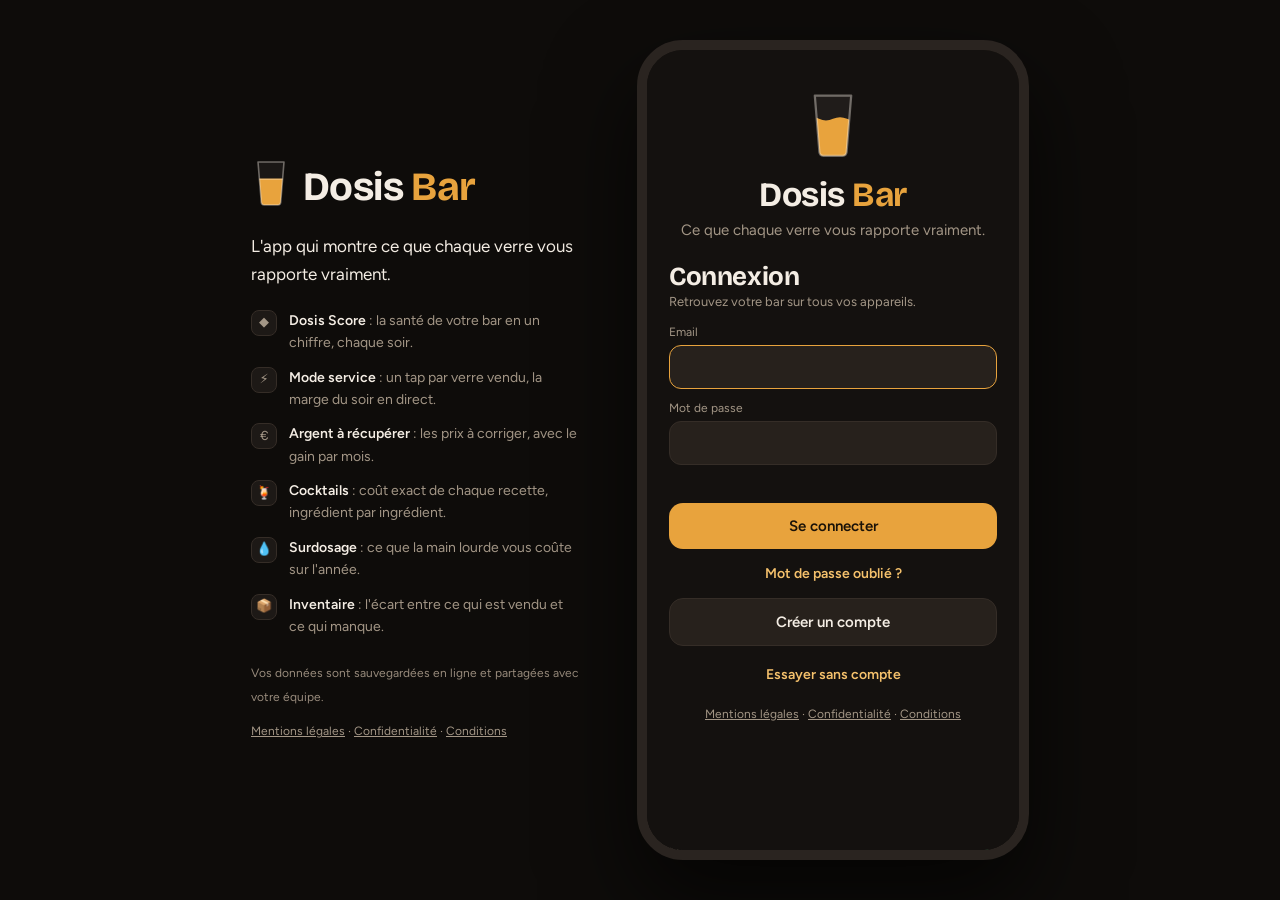
==== app.html @ 93ab8929 "Café, thé et boissons chaudes : unités g / pièce, recettes chaudes, produits ingrédients Co-Authored" ====
<!DOCTYPE html>
<html lang="fr">
<head>
<meta charset="utf-8">
<meta name="viewport" content="width=device-width, initial-scale=1, viewport-fit=cover">
<meta name="theme-color" content="#14110F">
<meta name="description" content="Dosis Bar : la marge de chaque verre, le service en direct, le stock et l'inventaire pour les bars et restaurants.">
<title>Dosis Bar</title>
<link rel="manifest" href="manifest.webmanifest">
<link rel="icon" href="icons/icon-192.png" type="image/png">
<link rel="apple-touch-icon" href="icons/apple-touch-icon.png">
<meta name="apple-mobile-web-app-capable" content="yes">
<meta name="apple-mobile-web-app-status-bar-style" content="black-translucent">
<meta name="apple-mobile-web-app-title" content="Dosis Bar">
<link rel="preload" href="fonts/figtree.woff2" as="font" type="font/woff2" crossorigin>
<link rel="preload" href="fonts/bricolage-grotesque.woff2" as="font" type="font/woff2" crossorigin>
<link rel="stylesheet" href="css/app.css">
</head>
<body>
<div class="stage">
  <aside class="side">
    <div class="mark"><span id="sideGlass"></span><h1 class="h">Dosis <b>Bar</b></h1></div>
    <p class="tag">L'app qui montre ce que chaque verre vous rapporte vraiment.</p>
    <ul>
      <li><i>◆</i><span><b>Dosis Score</b> : la santé de votre bar en un chiffre, chaque soir.</span></li>
      <li><i>⚡</i><span><b>Mode service</b> : un tap par verre vendu, la marge du soir en direct.</span></li>
      <li><i>€</i><span><b>Argent à récupérer</b> : les prix à corriger, avec le gain par mois.</span></li>
      <li><i>🍹</i><span><b>Cocktails</b> : coût exact de chaque recette, ingrédient par ingrédient.</span></li>
      <li><i>💧</i><span><b>Surdosage</b> : ce que la main lourde vous coûte sur l'année.</span></li>
      <li><i>📦</i><span><b>Inventaire</b> : l'écart entre ce qui est vendu et ce qui manque.</span></li>
    </ul>
    <small id="sideNote">Vos données sont sauvegardées en ligne et partagées avec votre équipe.</small>
    <p style="margin-top:14px;font-size:12px"><a href="mentions-legales.html" style="color:var(--mut)">Mentions légales</a> · <a href="confidentialite.html" style="color:var(--mut)">Confidentialité</a> · <a href="conditions.html" style="color:var(--mut)">Conditions</a></p>
  </aside>

  <div class="phone">
    <header>
      <div class="logo h"><span id="logoGlass"></span>Dosis <span>Bar</span></div>
      <div class="hdr-r"><span class="sync" id="sync" hidden>Synchronisé</span><button class="iconbtn" id="setBtn" aria-label="Réglages"><svg viewBox="0 0 24 24" fill="none" stroke="currentColor" stroke-width="2" stroke-linecap="round"><path d="M4 6h10M18 6h2M4 12h4M12 12h8M4 18h12M20 18h0"/><circle cx="16" cy="6" r="2"/><circle cx="10" cy="12" r="2"/><circle cx="18" cy="18" r="2"/></svg></button></div>
    </header>

    <main id="main">
      <!-- ACCUEIL -->
      <section class="view on" id="v-home">
        <h2 class="h" id="hello">Bonsoir</h2>
        <div class="sub" id="today"></div>
        <div class="card hero">
          <div class="gl" id="scoreGlass"></div>
          <div>
            <div class="mut" style="font-size:12px;font-weight:600;letter-spacing:.06em;text-transform:uppercase">Dosis Score</div>
            <div class="score h"><span id="score">—</span><small>/100</small></div>
            <span class="verdict" id="verdict"></span>
            <p id="scoreTip"></p>
          </div>
        </div>
        <div class="duo">
          <div class="stat"><div class="l">Marge moyenne</div><div class="v h" id="kRate">—</div></div>
          <div class="stat"><div class="l">Gagné par verre</div><div class="v h" id="kEur">—</div></div>
        </div>

        <div class="card chcard" id="charges"></div>

        <div class="card" id="tonight"></div>

        <div class="lbl"><span>Argent à récupérer</span><span id="oppTotal" style="color:var(--ok);text-transform:none;letter-spacing:0"></span></div>
        <div class="card list" id="opps"></div>

        <div class="lbl"><span>Stock à surveiller</span><a data-go="stock">Voir le stock</a></div>
        <div class="card list" id="alerts"></div>

        <div class="lbl"><span>Pertes et offerts</span></div>
        <div class="card list" id="pertesCard"></div>

        <div class="lbl"><span>Marge des derniers services</span></div>
        <div class="card"><div class="chart" id="chart"></div></div>
      </section>

      <!-- CARTE -->
      <section class="view" id="v-menu">
        <h2 class="h">Ma carte</h2>
        <div class="sub">Touchez un produit pour le modifier</div>
        <div class="seg" id="menuSeg"><button data-v="p" class="on">Produits</button><button data-v="k">Recettes</button></div>
        <div class="search"><input id="q" placeholder="Rechercher…" autocomplete="off"></div>
        <div class="chips" id="sortChips"></div>
        <div class="card list" id="menuList"></div>
      </section>

      <!-- SERVICE -->
      <section class="view" id="v-service">
        <div class="svc">
          <div style="display:flex;justify-content:space-between;align-items:center;margin-bottom:10px">
            <div><h2 class="h" style="margin:0">Service</h2><span class="live" id="svcLive">En cours</span></div>
            <button class="mini" id="closeSvc" style="margin:0;padding:10px 14px">Clôturer</button>
          </div>
          <div class="card">
            <div><div class="k">Marge ce soir (HT)</div><div class="n amber h" id="sMarg">0,00 €</div></div>
            <div><div class="k">Ventes TTC</div><div class="n h" id="sCA">0 €</div></div>
            <div><div class="k">Verres</div><div class="n h" id="sQty">0</div></div>
          </div>
        </div>
        <button class="btn ghost" id="importBtn" style="margin-bottom:12px">📄 Importer les ventes de la caisse</button>
        <div class="chips zones" id="svcZones"></div>
        <div class="svcmode" id="svcMode" hidden></div>
        <div class="chips" id="svcChips"></div>
        <div class="tiles" id="tiles"></div>
        <p class="tip" style="text-align:center;margin-top:14px">Un tap = un verre vendu. Le stock baisse tout seul.</p>
      </section>

      <!-- CALCUL -->
      <section class="view" id="v-calc">
        <h2 class="h">Calculs</h2>
        <div class="sub">Pour décider avec des chiffres, pas au feeling</div>
        <div class="seg" id="calcSeg"><button data-v="glass" class="on">Un verre</button><button data-v="pour">Surdosage</button><button data-v="price">Hausse de prix</button></div>

        <div id="c-glass">
          <div class="seg" id="cAlc" style="margin-bottom:12px"><button data-v="1" class="on">Alcool · TVA 20 %</button><button data-v="0">Sans alcool · 10 %</button></div>
          <div class="two">
            <div class="field"><label>Prix bouteille HT (€)</label><input id="cBuy" inputmode="decimal" value="18"></div>
            <div class="field"><label>Contenance (cl)</label><input id="cCap" inputmode="decimal" value="70"></div>
            <div class="field"><label>Dose servie (cl)</label><input id="cDose" inputmode="decimal" value="4"></div>
            <div class="field"><label>Prix de vente TTC (€)</label><input id="cSell" inputmode="decimal" value="8"></div>
          </div>
          <div class="card"><div class="res" id="cRes"></div><p class="tip" id="cTip" style="margin-top:10px"></p></div>
          <div class="card">
            <div class="field" style="margin-bottom:6px"><label>Taux de marge visé : <b id="tLbl" style="color:var(--amber2)"></b></label><input id="tRange" class="range" type="range" min="50" max="92" value="80"></div>
            <div style="display:flex;justify-content:space-between;align-items:center"><span class="tip">Prix TTC conseillé</span><b class="h" id="tPrice" style="font-size:24px;color:var(--amber2)">—</b></div>
          </div>
          <button class="btn" id="cSave">Ajouter à ma carte</button>
        </div>

        <div id="c-pour" style="display:none">
          <div class="card" style="background:linear-gradient(160deg,#2A1B1A,var(--card) 70%);border-color:#4A2E2A">
            <p class="tip" style="color:var(--txt)">La « main lourde » au comptoir est la fuite d'argent la plus courante. 1 cl de trop par verre, ça se voit à peine… sauf sur l'année.</p>
          </div>
          <div class="field"><label>Produit</label><select id="pProd"></select></div>
          <div class="two">
            <div class="field"><label>Dose prévue (cl)</label><input id="pPlan" inputmode="decimal"></div>
            <div class="field"><label>Dose réellement servie (cl)</label><input id="pReal" inputmode="decimal"></div>
            <div class="field"><label>Verres par soir</label><input id="pGlass" inputmode="decimal" value="30"></div>
            <div class="field"><label>Soirs par semaine</label><input id="pDays" inputmode="decimal" value="6"></div>
          </div>
          <div class="card"><div class="res" id="pRes"></div><p class="tip" id="pTip" style="margin-top:10px"></p></div>
        </div>

        <div id="c-price" style="display:none">
          <div class="field"><label>Sur quels produits ?</label><select id="xCat"></select></div>
          <div class="field"><label>Hausse par verre : <b id="xLbl" style="color:var(--amber2)"></b></label><input id="xUp" class="range" type="range" min="0.1" max="2" step="0.1" value="0.5"></div>
          <div class="field"><label>Verres vendus par mois et par produit</label><input id="xVol" inputmode="decimal"></div>
          <div class="card"><div class="res" id="xRes"></div><p class="tip" id="xTip" style="margin-top:10px"></p></div>
          <button class="btn" id="xApply">Appliquer cette hausse à ma carte</button>
        </div>
      </section>

      <!-- STOCK -->
      <section class="view" id="v-stock">
        <h2 class="h">Stock</h2>
        <div class="sub">Ajustez avec + et −, ou faites l'inventaire complet</div>
        <div class="duo">
          <div class="stat"><div class="l">Valeur du stock HT</div><div class="v h" id="stVal">—</div></div>
          <div class="stat"><div class="l">À commander</div><div class="v h" id="stLow">—</div></div>
        </div>
        <button class="btn" id="invScanBtn">📷 Inventaire en scannant les bouteilles</button><div class="gap"></div>
        <button class="btn ghost" id="invBtn">📋 Inventaire à la main</button><div class="gap"></div>
        <button class="btn ghost" id="perteBtn">💥 Noter une casse, un offert ou une perte</button>
        <div class="lbl"><span>Bouteilles</span><span id="lastInv" style="text-transform:none;letter-spacing:0"></span></div>
        <div class="card list" id="stockList"></div>
        <div class="lbl"><span>À commander</span></div>
        <div class="card list" id="order"></div>
        <button class="btn" id="copyOrder">🧾 Préparer les commandes</button>
        <div class="lbl"><span>Commandes et achats</span></div>
        <div class="card list" id="cmdList"></div>
        <div class="two" style="margin-top:2px"><button class="btn ghost" id="newCmdBtn">+ Commande</button><button class="btn ghost" id="achatBtn">+ Achat / facture</button></div>
        <div class="gap"></div><button class="btn ghost" id="fourBtn">🚚 Mes fournisseurs</button>
      </section>
    </main>

    <button class="fab" id="fab" aria-label="Ajouter">+</button>

    <nav><div class="bar">
      <button data-v="home" class="on"><svg viewBox="0 0 24 24" fill="none" stroke="currentColor" stroke-width="2" stroke-linejoin="round"><path d="M3 11l9-7 9 7v9a1 1 0 0 1-1 1h-5v-6H9v6H4a1 1 0 0 1-1-1z"/></svg>Accueil</button>
      <button data-v="menu"><svg viewBox="0 0 24 24" fill="none" stroke="currentColor" stroke-width="2" stroke-linejoin="round"><path d="M9 2h6v4l2 3v12a1 1 0 0 1-1 1H8a1 1 0 0 1-1-1V9l2-3z"/><path d="M7 13h10"/></svg>Carte</button>
      <button data-v="service" class="svcbtn"><span class="dot"><svg viewBox="0 0 24 24" fill="none" stroke="currentColor" stroke-width="2.2" stroke-linejoin="round"><path d="M5 4h14l-1.6 15.2A2 2 0 0 1 15.4 21H8.6a2 2 0 0 1-2-1.8z"/><path d="M6 10h12"/></svg></span>Service</button>
      <button data-v="cuisine" id="navCu" hidden><svg viewBox="0 0 24 24" fill="none" stroke="currentColor" stroke-width="2" stroke-linecap="round" stroke-linejoin="round"><path d="M4 3v7a3 3 0 0 0 3 3v8M7 3v6M10 3v7a3 3 0 0 1-3 3"/><path d="M17 21V3c-2.2 1.2-3.5 3.6-3.5 7v3H17"/></svg>Cuisine</button>
      <button data-v="calc"><svg viewBox="0 0 24 24" fill="none" stroke="currentColor" stroke-width="2" stroke-linecap="round"><rect x="5" y="2" width="14" height="20" rx="2.5"/><path d="M8 6.5h8M8.5 11h.01M12 11h.01M15.5 11h.01M8.5 14.5h.01M12 14.5h.01M15.5 14.5h.01M8.5 18h.01M12 18h.01M15.5 18h.01"/></svg>Calculs</button>
      <button data-v="stock"><svg viewBox="0 0 24 24" fill="none" stroke="currentColor" stroke-width="2" stroke-linejoin="round"><path d="M3 7l9-4 9 4-9 4z"/><path d="M3 7v10l9 4 9-4V7M12 11v10"/></svg>Stock</button>
    </div></nav>

    <div class="veil" id="veil"></div>
    <div id="printArea" aria-hidden="true"></div>
    <div class="sheet" id="sheet" role="dialog" aria-modal="true"><div class="grab"></div><div id="sBody"></div></div>
    <div class="scanner" id="scanner" role="dialog" aria-modal="true" aria-label="Lecteur de code-barres">
      <video id="scanVideo" playsinline muted autoplay></video>
      <div class="scan-top"><button class="iconbtn" id="scanClose" aria-label="Fermer le lecteur">✕</button><div class="scan-title" id="scanTitle">Visez le code-barres</div><button class="iconbtn" id="scanTorch" aria-label="Allumer la lampe" hidden>🔦</button></div>
      <div class="scan-zone"><div class="scan-frame" id="scanFrame"><div class="scan-line"></div></div></div>
      <div class="scan-panel" id="scanPanel"></div>
    </div>
    <div class="auth" id="auth" role="dialog" aria-modal="true" aria-labelledby="authTitle"><div id="authBody"></div></div>
    <div class="toast" id="toast"></div>
  </div>
</div>

<script src="js/vendor/supabase.js"></script>
<script src="js/config.js"></script>
<script src="js/scan.js"></script>
<script src="js/import.js"></script>
<script src="js/app.js"></script>
</body>
</html>
---- css/app.css ----
@font-face{font-family:"Figtree";src:url("../fonts/figtree.woff2") format("woff2");font-weight:300 900;font-style:normal;font-display:swap}
@font-face{font-family:"Bricolage Grotesque";src:url("../fonts/bricolage-grotesque.woff2") format("woff2");font-weight:200 800;font-style:normal;font-display:swap}

:root{
  --bg:#14110F; --bg2:#0E0C0A; --card:#1D1916; --card2:#27211C; --line:#352D27; --line2:#463B32;
  --txt:#F4EDE4; --mut:#A39686; --dim:#988B7C;
  --amber:#E8A33D; --amber2:#F5C16C; --amberT:rgba(232,163,61,.14);
  --ok:#6CC58A; --okT:rgba(108,197,138,.14);
  --bad:#E5604D; --badT:rgba(229,96,77,.15);
  --r:18px; --ease:cubic-bezier(.2,.8,.2,1);
}
*{box-sizing:border-box;margin:0;padding:0;-webkit-tap-highlight-color:transparent}
html,body{height:100%;background:var(--bg2);color:var(--txt);font-family:"Figtree",system-ui,sans-serif;font-size:15px;font-variant-numeric:tabular-nums}
button,input,select{font:inherit;color:inherit}
button{cursor:pointer}
.h{font-family:"Bricolage Grotesque","Figtree",sans-serif;letter-spacing:-.015em}
.mut{color:var(--mut)}

/* ---------- Scène desktop ---------- */
.stage{min-height:100%;display:flex;align-items:center;justify-content:center;gap:56px;padding:28px}
.side{max-width:330px;color:var(--mut);line-height:1.6}
.side .mark{display:flex;align-items:center;gap:12px;margin-bottom:18px}
.side h1{color:var(--txt);font-size:40px;line-height:1}
.side h1 b{color:var(--amber);font-weight:700}
.side .tag{font-size:17px;color:var(--txt);margin-bottom:22px}
.side ul{list-style:none;display:grid;gap:12px;margin-bottom:22px}
.side li{display:flex;gap:12px;align-items:flex-start;font-size:14px}
.side li i{flex:none;width:26px;height:26px;border-radius:8px;background:var(--card);border:1px solid var(--line);display:grid;place-items:center;font-style:normal;font-size:13px}
.side li b{color:var(--txt);font-weight:600}
.side small{font-size:12px;color:var(--dim)}
.phone{width:392px;height:820px;background:var(--bg);border-radius:46px;border:10px solid #2A2420;box-shadow:0 40px 90px rgba(0,0,0,.65);position:relative;overflow:hidden;display:flex;flex-direction:column;isolation:isolate}
.phone::before{content:"";position:absolute;inset:0;pointer-events:none;z-index:0;opacity:.5;
  background:radial-gradient(90% 50% at 85% -5%,rgba(232,163,61,.10),transparent 60%)}
@media (max-width:820px){.stage{padding:0;display:block}.side{display:none}.phone{width:100%;height:100dvh;border:0;border-radius:0;box-shadow:none}}

/* ---------- En-tête ---------- */
header{position:relative;z-index:2;padding:calc(18px + env(safe-area-inset-top)) 20px 8px;display:flex;align-items:center;justify-content:space-between}
.logo{display:flex;align-items:center;gap:10px;font-weight:700;font-size:20px}
.logo span{color:var(--amber)}
.iconbtn{width:40px;height:40px;border-radius:13px;background:var(--card);border:1px solid var(--line);display:grid;place-items:center;transition:background .2s}
.iconbtn:hover{background:var(--card2)}
.iconbtn svg{width:19px;height:19px}

main{position:relative;z-index:1;flex:1;overflow-y:auto;padding:4px 18px 120px;scroll-behavior:smooth}
main::-webkit-scrollbar{width:0}
.view{display:none}
.view.on{display:block;animation:rise .35s var(--ease)}
@keyframes rise{from{opacity:0;transform:translateY(8px)}to{opacity:1;transform:none}}
h2{font-size:26px;margin:6px 0 2px}
.sub{color:var(--mut);font-size:13px;margin-bottom:16px}
.lbl{display:flex;justify-content:space-between;align-items:baseline;color:var(--mut);font-size:12px;text-transform:uppercase;letter-spacing:.07em;font-weight:600;margin:22px 2px 10px}
.lbl a{color:var(--amber2);text-transform:none;letter-spacing:0;font-weight:500;cursor:pointer}

.card{background:var(--card);border:1px solid var(--line);border-radius:var(--r);padding:16px;margin-bottom:12px}
.list{padding:2px 16px}

/* ---------- Héros / Dosis Score ---------- */
.hero{display:flex;gap:18px;align-items:center;padding:18px;background:linear-gradient(160deg,#241E19,var(--card) 60%)}
.hero .gl{flex:none}
.hero .score{font-size:52px;font-weight:700;line-height:1}
.hero .score small{font-size:18px;color:var(--mut);font-weight:500}
.hero .verdict{display:inline-block;font-size:12px;font-weight:600;padding:3px 9px;border-radius:99px;margin:8px 0 6px}
.hero p{font-size:13px;color:var(--mut);line-height:1.45}
.duo{display:grid;grid-template-columns:1fr 1fr;gap:10px;margin-bottom:12px}
.stat{background:var(--card);border:1px solid var(--line);border-radius:15px;padding:13px 14px}
.stat .l{color:var(--mut);font-size:12px}
.stat .v{font-size:22px;font-weight:700;margin-top:3px}
.stat .v small{font-size:12px;color:var(--mut);font-weight:500}

.tonight{display:flex;justify-content:space-between;align-items:center;gap:12px}
.tonight .big{font-size:30px;font-weight:700;color:var(--amber2)}
.live{display:inline-flex;align-items:center;gap:6px;font-size:12px;color:var(--ok);font-weight:600}
.live::before{content:"";width:7px;height:7px;border-radius:50%;background:var(--ok)}
@keyframes blink{50%{opacity:.25}}

/* ---------- Lignes ---------- */
.row{display:flex;align-items:center;gap:12px;padding:12px 0;border-bottom:1px solid var(--line)}
.row:last-child{border-bottom:0}
.row.tap{cursor:pointer}
.row.tap:active{opacity:.7}
.emoji{width:40px;height:40px;border-radius:12px;background:var(--card2);display:grid;place-items:center;font-size:19px;flex:none}
.grow{flex:1;min-width:0}
.name{font-weight:600;white-space:nowrap;overflow:hidden;text-overflow:ellipsis}
.meta{color:var(--mut);font-size:12px;margin-top:2px;white-space:nowrap;overflow:hidden;text-overflow:ellipsis}
.right{text-align:right;flex:none}
.right .m{font-weight:700;font-size:16px}
.badge{display:inline-block;font-size:11px;font-weight:600;padding:3px 8px;border-radius:99px;margin-top:4px;white-space:nowrap}
.b-ok{background:var(--okT);color:var(--ok)}
.b-warn{background:var(--amberT);color:var(--amber2)}
.b-bad{background:var(--badT);color:var(--bad)}
.gain{font-weight:700;color:var(--ok);font-size:15px}
.mini{border:0;border-radius:10px;padding:7px 11px;font-size:12px;font-weight:600;background:var(--amber);color:#1a1208;margin-top:6px}

/* ---------- Contrôles ---------- */
.search{display:flex;gap:8px;margin-bottom:10px}
.search input{flex:1;background:var(--card);border:1px solid var(--line);border-radius:13px;padding:11px 14px;outline:none}
input:focus,select:focus{border-color:var(--amber)!important}
.chips{display:flex;gap:6px;overflow-x:auto;margin:0 -18px 12px;padding:0 18px}
.chips::-webkit-scrollbar{height:0}
.chip{border:1px solid var(--line);background:var(--card);border-radius:99px;padding:7px 13px;font-size:13px;white-space:nowrap;transition:.2s}
.chip.on{background:var(--txt);color:var(--bg);border-color:var(--txt);font-weight:600}
.seg{display:grid;grid-auto-flow:column;grid-auto-columns:1fr;background:var(--card);border:1px solid var(--line);border-radius:14px;padding:4px;margin-bottom:14px}
.seg button{border:0;background:none;padding:9px 6px;border-radius:10px;font-size:13px;color:var(--mut);transition:.2s}
.seg button.on{background:var(--amber);color:#1a1208;font-weight:600}
.field{margin-bottom:12px}
.field label{display:block;color:var(--mut);font-size:12px;margin-bottom:6px}
.field input,.field select,.field textarea{width:100%;background:var(--card2);border:1px solid var(--line);border-radius:12px;padding:12px 13px;outline:none;-webkit-appearance:none;appearance:none}
.field select{background-image:linear-gradient(45deg,transparent 50%,var(--mut) 50%),linear-gradient(135deg,var(--mut) 50%,transparent 50%);background-position:calc(100% - 17px) 52%,calc(100% - 12px) 52%;background-size:5px 5px;background-repeat:no-repeat;padding-right:30px}
.two{display:grid;grid-template-columns:1fr 1fr;gap:10px}
.field input.range,.range{width:100%;accent-color:var(--amber);background:none;border:0;padding:6px 0;-webkit-appearance:auto;appearance:auto}
.res{display:grid;grid-template-columns:1fr 1fr;gap:8px}
.res>div{background:var(--card2);border-radius:13px;padding:11px 12px}
.res .l{color:var(--mut);font-size:11px}
.res .v{font-size:19px;font-weight:700;margin-top:2px}
.res .hl{grid-column:1/-1;display:flex;justify-content:space-between;align-items:center;background:var(--amberT);border:1px solid rgba(232,163,61,.3)}
.res .hl .v{font-size:26px;color:var(--amber2)}
.tip{font-size:13px;color:var(--mut);line-height:1.5}
.tip b{color:var(--amber2)}
.btn{display:flex;align-items:center;justify-content:center;gap:8px;width:100%;border:0;border-radius:14px;padding:14px;font-weight:600;background:var(--amber);color:#1a1208;transition:transform .15s}
.btn:active{transform:scale(.98)}
.btn.ghost{background:var(--card2);color:var(--txt);border:1px solid var(--line)}
.btn.danger{background:none;color:var(--bad);border:1px solid rgba(229,96,77,.4)}
.btn.armed{background:var(--bad);color:#fff;border-color:var(--bad)}
.gap{height:10px}
.stepper{display:flex;align-items:center;gap:6px;flex:none}
.stepper button{width:32px;height:32px;border-radius:10px;border:1px solid var(--line);background:var(--card2);font-size:17px;line-height:1}
.stepper span{min-width:40px;text-align:center;font-weight:700}
.empty{text-align:center;color:var(--mut);padding:26px 8px;font-size:14px}

/* ---------- Graphique ---------- */
.chart{display:flex;align-items:flex-end;gap:8px;height:110px;margin-top:6px}
.chart .c{flex:1;display:flex;flex-direction:column;align-items:center;gap:6px;height:100%;justify-content:flex-end}
.chart .bar{width:100%;border-radius:7px 7px 3px 3px;background:var(--line2);transform-origin:bottom;animation:grow .6s var(--ease) both}
.chart .bar.now{background:var(--amber)}
.chart .c span{font-size:11px;color:var(--mut)}
.chart .c em{font-style:normal;font-size:11px;color:var(--txt);font-weight:600}
@keyframes grow{from{transform:scaleY(0)}}

/* ---------- Service ---------- */
.svc{position:sticky;top:0;z-index:3;margin:0 -18px 12px;padding:4px 18px 12px;background:linear-gradient(var(--bg) 85%,transparent)}
.svc .card{margin:0;display:grid;grid-template-columns:1.3fr 1fr 1fr;gap:6px;align-items:end}
.svc .k{font-size:11px;color:var(--mut)}
.svc .n{font-size:18px;font-weight:700;margin-top:2px}
.svc .n.amber{font-size:26px;color:var(--amber2)}
.tiles{display:grid;grid-template-columns:repeat(3,1fr);gap:8px}
.tile{position:relative;background:var(--card);border:1px solid var(--line);border-radius:16px;padding:12px 8px 10px;text-align:center;user-select:none;transition:transform .12s,border-color .2s}
.tile:active{transform:scale(.95)}
.tile.has{border-color:rgba(232,163,61,.55);background:linear-gradient(180deg,#2A2018,var(--card))}
.tile .e{font-size:24px;line-height:1.1}
.tile .t{font-size:12px;font-weight:600;margin-top:6px;line-height:1.2;height:29px;overflow:hidden;display:-webkit-box;-webkit-line-clamp:2;-webkit-box-orient:vertical}
.tile .p{font-size:11px;color:var(--mut);margin-top:3px}
.tile .q{position:absolute;top:6px;right:6px;min-width:22px;height:22px;padding:0 6px;border-radius:11px;background:var(--amber);color:#1a1208;font-size:12px;font-weight:700;display:none;align-items:center;justify-content:center}
.tile.has .q{display:flex}
.tile .minus{position:absolute;top:6px;left:6px;width:22px;height:22px;border-radius:11px;border:1px solid var(--line2);background:var(--card2);font-size:14px;line-height:1;display:none;padding:0}
.tile.has .minus{display:block}
.tile.out{opacity:.45}
.tile.pop{animation:pop .3s var(--ease)}
@keyframes pop{40%{transform:scale(1.06)}}

/* ---------- Navigation ---------- */
nav{position:absolute;z-index:4;left:0;right:0;bottom:0;padding:10px 12px calc(12px + env(safe-area-inset-bottom));background:linear-gradient(transparent,var(--bg) 35%)}
nav .bar{display:flex;justify-content:space-around;background:rgba(29,25,22,.94);backdrop-filter:blur(14px);-webkit-backdrop-filter:blur(14px);border:1px solid var(--line);border-radius:24px;padding:7px}
nav button{flex:1;border:0;background:none;color:var(--dim);display:flex;flex-direction:column;align-items:center;gap:3px;font-size:11px;font-weight:500;padding:6px 2px;border-radius:16px;transition:color .2s}
nav button svg{width:22px;height:22px}
nav button.on{color:var(--amber)}
nav button.svcbtn{color:var(--txt)}
nav button.svcbtn .dot{width:44px;height:30px;border-radius:12px;background:var(--amber);color:#1a1208;display:grid;place-items:center;margin-bottom:1px}
nav button.svcbtn.on .dot{background:var(--amber2)}
nav button.svcbtn .dot svg{width:20px;height:20px}
.fab{position:absolute;z-index:4;right:18px;bottom:104px;width:54px;height:54px;border-radius:18px;background:var(--txt);color:var(--bg);border:0;font-size:28px;line-height:1;box-shadow:0 8px 20px rgba(0,0,0,.5);display:none}

/* ---------- Feuilles ---------- */
.veil{position:absolute;inset:0;background:rgba(5,4,3,.6);opacity:0;pointer-events:none;transition:opacity .25s;z-index:10}
.veil.on{opacity:1;pointer-events:auto}
.sheet{position:absolute;left:0;right:0;bottom:0;max-height:92%;overflow-y:auto;background:var(--bg);border-top:1px solid var(--line);border-radius:26px 26px 0 0;padding:8px 18px calc(26px + env(safe-area-inset-bottom));transform:translateY(102%);transition:transform .32s var(--ease);z-index:11}
.sheet.on{transform:none}
.sheet::-webkit-scrollbar{width:0}
.grab{width:42px;height:4px;border-radius:9px;background:var(--line2);margin:6px auto 14px}
.ing{display:grid;grid-template-columns:1fr 74px 34px;gap:8px;align-items:end;margin-bottom:8px}
.ing .field{margin:0}
.x{height:44px;border-radius:12px;border:1px solid var(--line);background:var(--card2);color:var(--mut)}
.toast{position:absolute;left:50%;bottom:112px;transform:translate(-50%,16px);opacity:0;background:var(--txt);color:var(--bg);font-weight:600;padding:10px 16px;border-radius:13px;font-size:13px;transition:.25s var(--ease);z-index:20;pointer-events:none;white-space:nowrap}
.toast.on{opacity:1;transform:translate(-50%,0)}

/* ---------- Verre / bouteille ---------- */
.wave{animation:wave 3.2s linear infinite}
@keyframes wave{to{transform:translateX(20px)}}
.liquid{transition:transform .8s var(--ease)}
@media (prefers-reduced-motion:reduce){*{animation:none!important;transition:none!important}}

/* ---------- Ajouts version en ligne ---------- */
.sync{display:inline-flex;align-items:center;gap:6px;font-size:11px;color:var(--mut);padding:4px 9px;border-radius:99px;border:1px solid var(--line);background:var(--card)}
.sync::before{content:"";width:7px;height:7px;border-radius:50%;background:var(--ok)}
.sync.off::before{background:var(--amber)}
.sync.err::before{background:var(--bad)}
.hdr-r{display:flex;align-items:center;gap:8px}
.auth{position:absolute;inset:0;z-index:30;background:var(--bg);overflow-y:auto;padding:calc(40px + env(safe-area-inset-top)) 22px 30px;display:none}
.auth.on{display:block;animation:rise .35s var(--ease)}
.auth .brand{text-align:center;margin-bottom:22px}
.auth .brand h1{font-size:34px;margin-top:10px}
.auth .brand h1 span{color:var(--amber)}
.auth .brand p{color:var(--mut);margin-top:6px}
.link{background:none;border:0;color:var(--amber2);font-weight:600;padding:6px;font-size:14px}
.center{text-align:center}
.err{color:var(--bad);font-size:13px;min-height:18px;margin:4px 0 8px}
.code{font-family:"Bricolage Grotesque",monospace;font-size:34px;letter-spacing:.25em;font-weight:700;text-align:center;color:var(--amber2);padding:10px;background:var(--card2);border-radius:14px;margin:8px 0}
.check{display:flex;gap:10px;align-items:center;font-size:14px;margin:6px 0 14px;cursor:pointer}
.check input{width:20px;height:20px;accent-color:var(--amber)}
.role{font-size:11px;font-weight:600;padding:3px 8px;border-radius:99px;background:var(--card2);color:var(--mut)}
.busy{opacity:.6;pointer-events:none}

[hidden]{display:none!important}

/* ---------- Lecteur de code-barres ---------- */
.scanner{position:absolute;inset:0;z-index:26;background:#000;display:none;flex-direction:column;overflow:hidden}
.scanner.on{display:flex}
.scanner video{position:absolute;inset:0;width:100%;height:100%;object-fit:cover}
.scan-top{position:relative;z-index:2;display:flex;align-items:center;justify-content:space-between;gap:10px;padding:calc(16px + env(safe-area-inset-top)) 16px 12px;background:linear-gradient(rgba(0,0,0,.7),transparent)}
.scan-top .iconbtn{background:rgba(29,25,22,.85);color:var(--txt);font-size:16px}
.scan-title{flex:1;text-align:center;font-weight:600;font-size:15px;color:#fff;text-shadow:0 1px 6px rgba(0,0,0,.6)}
.scan-zone{position:relative;flex:1;display:flex;align-items:center;justify-content:center;z-index:1}
.scan-frame{position:relative;width:78%;height:30%;max-height:180px;border-radius:18px;box-shadow:0 0 0 2000px rgba(0,0,0,.45)}
.scan-frame{background:linear-gradient(var(--amber),var(--amber)) top left/30px 4px no-repeat,linear-gradient(var(--amber),var(--amber)) top left/4px 30px no-repeat,linear-gradient(var(--amber),var(--amber)) top right/30px 4px no-repeat,linear-gradient(var(--amber),var(--amber)) top right/4px 30px no-repeat,linear-gradient(var(--amber),var(--amber)) bottom left/30px 4px no-repeat,linear-gradient(var(--amber),var(--amber)) bottom left/4px 30px no-repeat,linear-gradient(var(--amber),var(--amber)) bottom right/30px 4px no-repeat,linear-gradient(var(--amber),var(--amber)) bottom right/4px 30px no-repeat}
.scan-line{position:absolute;left:6%;right:6%;top:50%;height:2px;background:var(--amber2);opacity:.85;animation:scanline 2s ease-in-out infinite}
@keyframes scanline{0%,100%{transform:translateY(-55px)}50%{transform:translateY(55px)}}
.scan-frame.hit{animation:hit .4s var(--ease)}
@keyframes hit{50%{box-shadow:0 0 0 2000px rgba(0,0,0,.45),inset 0 0 0 200px rgba(108,197,138,.25)}}
.scan-panel{position:relative;z-index:2;background:var(--bg);border-top:1px solid var(--line);border-radius:24px 24px 0 0;padding:16px 18px calc(18px + env(safe-area-inset-bottom));max-height:62%;overflow-y:auto}
.scan-panel .name{font-size:17px}
.scan-msg{color:var(--mut);font-size:14px;line-height:1.5;text-align:center;padding:4px 0 10px}
.qty{display:flex;align-items:center;justify-content:center;gap:8px;margin:12px 0}
.qty button{min-width:52px;height:46px;border-radius:13px;border:1px solid var(--line);background:var(--card2);font-weight:600}
.qty input{width:90px;height:52px;text-align:center;font-size:24px;font-weight:700;background:var(--card);border:2px solid var(--amber);border-radius:14px;outline:none}
.scan-count{display:inline-flex;align-items:center;gap:6px;font-size:12px;font-weight:600;color:var(--ok);background:var(--okT);padding:4px 10px;border-radius:99px}
.row.done{background:linear-gradient(90deg,var(--okT),transparent)}
.codefield{display:flex;gap:8px}
.codefield input{flex:1}
.codefield button{flex:none;width:48px;border-radius:12px;border:1px solid var(--line);background:var(--card2);font-size:20px}

/* ---------- Import caisse ---------- */
.drop{display:block;text-align:center;border:2px dashed var(--line2);border-radius:var(--r);padding:26px 16px;margin-bottom:12px;cursor:pointer;background:var(--card);transition:border-color .2s,background .2s}
.drop:hover,.drop.over{border-color:var(--amber);background:var(--amberT)}
.drop .e{font-size:30px;margin-bottom:6px}
.field input[type=date]{color-scheme:dark}
.field textarea{font:inherit;color:var(--txt);resize:vertical;min-height:110px;line-height:1.5}
.field textarea:focus{border-color:var(--amber)}
#avH{flex-wrap:wrap;overflow:visible;margin:0 0 14px;padding:0}
.avis-cta{display:flex;align-items:center;gap:12px;margin-top:18px;padding:14px 16px;border:1px solid var(--line);border-radius:16px;background:var(--card)}
.avis-cta .mini{margin:0;flex:none;padding:9px 13px;font-size:13px}
.avis-cta + .btn{margin-top:10px}
.avis-msg{white-space:pre-wrap;margin:4px 0;line-height:1.45}
.avis-row.neuf{box-shadow:inset 3px 0 0 var(--amber)}
.avis-cta .meta{white-space:normal;overflow:visible;text-overflow:clip;line-height:1.35;margin-top:2px}
.avis-row.neuf{padding-left:12px}
/* Charges fixes */
.chcard{padding:14px}
.chcard .row{padding:0}
.chgrid{display:grid;grid-template-columns:repeat(3,1fr);gap:10px}
.chgrid .l{color:var(--mut);font-size:12px;line-height:1.3}
.chgrid .v{font-size:18px;font-weight:700;margin-top:3px;font-variant-numeric:tabular-nums}
.chgrid .v small{font-size:11px;color:var(--mut);font-weight:500}
.chline{font-size:13px;line-height:1.5;margin:12px 0 0;color:var(--txt)}
.chbtns{display:flex;gap:8px;flex-wrap:wrap;margin-top:4px}
.ghostmini{background:var(--card2);color:var(--txt)}
.chsep{border-top:1px solid var(--line);padding-top:10px;margin-top:2px;font-size:12px;font-weight:700;color:var(--amber2)}
.eurin{display:flex;align-items:center;gap:8px}
.eurin span{color:var(--mut);font-size:14px}
.res>.chsep{background:none;border-radius:0;padding:10px 2px 0}
.eurin input{flex:1;min-width:0;width:auto}
.cuing{grid-template-columns:1fr 66px 30px 34px}
.cuu{font-size:12px;color:var(--mut);padding-bottom:14px;text-align:left}
.cuadd{display:flex;align-items:center;gap:10px;width:100%;border:0;background:none;color:var(--amber2);font:inherit;font-weight:600;font-size:15px;padding:14px 4px;border-bottom:1px solid var(--line);text-align:left}
.cuadd span{width:30px;height:30px;border-radius:10px;background:var(--amber);color:#1a1208;display:grid;place-items:center;font-size:20px;line-height:1;flex:none}
/* Zones de prix et pertes en service */
.zones{margin-bottom:8px}
.zsep{width:1px;background:var(--line);flex:none;margin:4px 2px}
.chip.loss{border-color:rgba(229,96,77,.35);color:#F08A7A}
.chip.loss.on{background:var(--bad);border-color:var(--bad);color:#fff}
.svcmode{font-size:13px;line-height:1.45;color:var(--mut);margin:0 0 10px;padding:0 2px}
.svcmode.on{background:rgba(229,96,77,.12);border:1px solid rgba(229,96,77,.4);color:var(--txt);border-radius:12px;padding:10px 12px}
.svcmode .link{padding:0;font-size:13px;margin-left:4px}
.tiles.lossmode .tile{border-color:rgba(229,96,77,.45)}
.tiles.lossmode .tile .p{color:#F08A7A}
/* Réglages des zones */
.zone.card{padding:12px 14px;margin-bottom:10px}
.sw{display:flex;gap:12px;align-items:center;cursor:pointer}
.sw input{width:22px;height:22px;accent-color:var(--amber);flex:none}
.sw span{display:flex;flex-direction:column}
.sw small{color:var(--mut);font-size:12px}
.zone .two{margin-top:12px}
/* Allergènes */
.algs{display:flex;flex-wrap:wrap;gap:6px}
.algs .chip{margin:0}
.algtable h3{font-size:14px;margin:14px 0 6px;color:var(--amber2)}
.algtable table{width:100%;border-collapse:collapse;font-size:13px}
.algtable td{padding:7px 4px;border-bottom:1px solid var(--line);vertical-align:top}
.algtable td:first-child{font-weight:600;width:45%}
#printArea{display:none}
@media print{
  body *{visibility:hidden!important}
  #printArea,#printArea *{visibility:visible!important}
  #printArea{display:block!important;position:absolute;left:0;top:0;width:100%;color:#000;background:#fff;font:12pt/1.4 Figtree,Arial,sans-serif;padding:10mm}
  #printArea h1{font-size:18pt;margin:0 0 6pt}
  #printArea h3{font-size:13pt;margin:14pt 0 4pt}
  #printArea table{width:100%;border-collapse:collapse}
  #printArea td{border:1px solid #999;padding:4pt 6pt;vertical-align:top}
  #printArea td:first-child{width:45%;font-weight:600}
  #printArea .pf{margin-top:12pt;font-size:9pt;color:#555}
}
/* Commandes fournisseurs */
.cline{display:grid;grid-template-columns:1fr 62px 74px 30px;gap:8px;align-items:end;padding:10px 12px;border-bottom:1px solid var(--line)}
.cline:last-child{border-bottom:0}
.cline select{width:100%;background:var(--bg);border:1px solid var(--line);border-radius:10px;color:var(--txt);font:inherit;font-size:14px;padding:9px 8px}
.cline .meta{margin-top:4px}
.cline .field{margin:0}
.cline .field label{font-size:11px}
.cline .field input{padding:9px 8px;font-size:14px}
.cline .x{margin-bottom:6px}
.cline .grow{min-width:0}
.cline .x{height:38px}
.cline{grid-template-columns:1fr 1fr 38px}
.cline .grow{grid-column:1/-1}
.cline .grow .name{white-space:normal}
.res.bil .s{font-size:12px;color:var(--mut);margin-top:3px}
#biM{margin-bottom:12px}
/* Formats de vente */
.fmtbox{background:var(--card2);border:1px solid var(--line);border-radius:16px;padding:12px 12px 4px;margin:4px 0 14px}
.fmrow{display:grid;grid-template-columns:1fr 58px 66px 40px 34px;gap:6px;align-items:end;margin-bottom:8px}
.fmrow.fmmain{grid-template-columns:1fr 58px 66px 40px 34px}
.fmrow > input,.fmrow .field input{width:100%;background:var(--bg);border:1px solid var(--line);border-radius:10px;color:var(--txt);font:inherit;font-size:14px;padding:9px 8px}
.fmrow .field{margin:0}
.fmrow .field label{font-size:11px}
.fmrow .x{height:38px}
.fmr{font-size:12px;font-weight:700;text-align:right;padding-bottom:11px;font-variant-numeric:tabular-nums}
.fmadd{display:flex;flex-wrap:wrap;gap:6px;align-items:center}
.fmadd .chip{margin:0}
#fmTypes{display:contents}
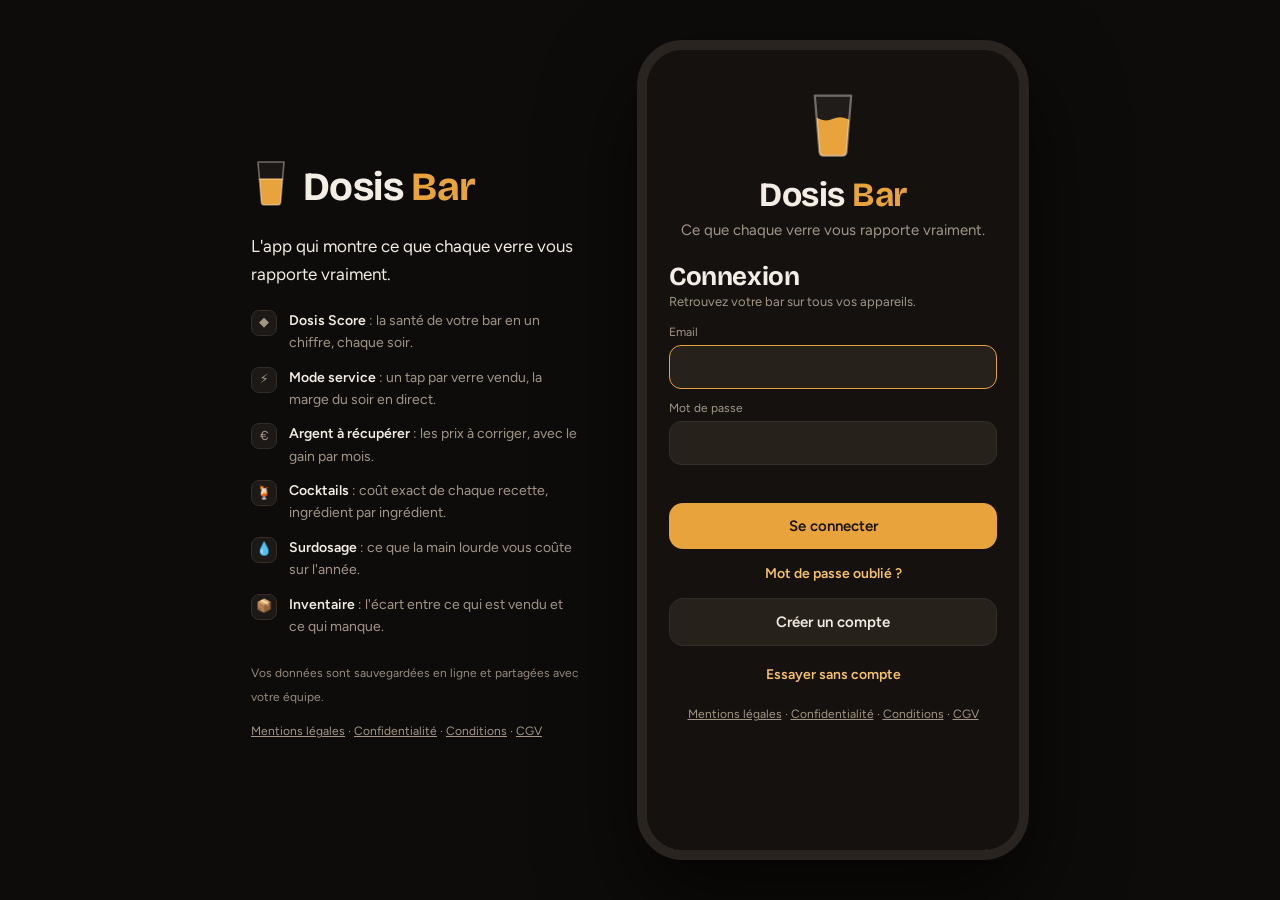
==== commit ddf478bd: "CGV, conditions d'utilisation et confidentialité mises à jour pour les abonnements Co-Authored-By: C" ====
--- a/app.html
+++ b/app.html
@@ -30,7 +30,7 @@
       <li><i>📦</i><span><b>Inventaire</b> : l'écart entre ce qui est vendu et ce qui manque.</span></li>
     </ul>
     <small id="sideNote">Vos données sont sauvegardées en ligne et partagées avec votre équipe.</small>
-    <p style="margin-top:14px;font-size:12px"><a href="mentions-legales.html" style="color:var(--mut)">Mentions légales</a> · <a href="confidentialite.html" style="color:var(--mut)">Confidentialité</a> · <a href="conditions.html" style="color:var(--mut)">Conditions</a></p>
+    <p style="margin-top:14px;font-size:12px"><a href="mentions-legales.html" style="color:var(--mut)">Mentions légales</a> · <a href="confidentialite.html" style="color:var(--mut)">Confidentialité</a> · <a href="conditions.html" style="color:var(--mut)">Conditions</a> · <a href="cgv.html" style="color:var(--mut)">CGV</a></p>
   </aside>
 
   <div class="phone">
--- a/css/app.css
+++ b/css/app.css
@@ -335,3 +335,12 @@
 .fmadd{display:flex;flex-wrap:wrap;gap:6px;align-items:center}
 .fmadd .chip{margin:0}
 #fmTypes{display:contents}
+/* Abonnement */
+.abos{display:grid;gap:8px;margin-bottom:12px}
+.abo{display:grid;grid-template-columns:1fr auto;gap:2px 10px;text-align:left;width:100%;background:var(--card);border:1.5px solid var(--line);border-radius:16px;padding:12px 14px;color:var(--txt);font:inherit;cursor:pointer}
+.abo.on{border-color:var(--amber);background:rgba(232,163,61,.1)}
+.abo:disabled{opacity:.45;cursor:not-allowed}
+.abo .n{font-weight:700;font-size:15px}
+.abo .p{font-weight:800;font-size:17px;text-align:right;font-variant-numeric:tabular-nums}
+.abo .p small{font-family:Figtree,sans-serif;font-size:11px;font-weight:500;color:var(--mut)}
+.abo .d{grid-column:1/-1;font-size:12px;color:var(--mut);line-height:1.4}
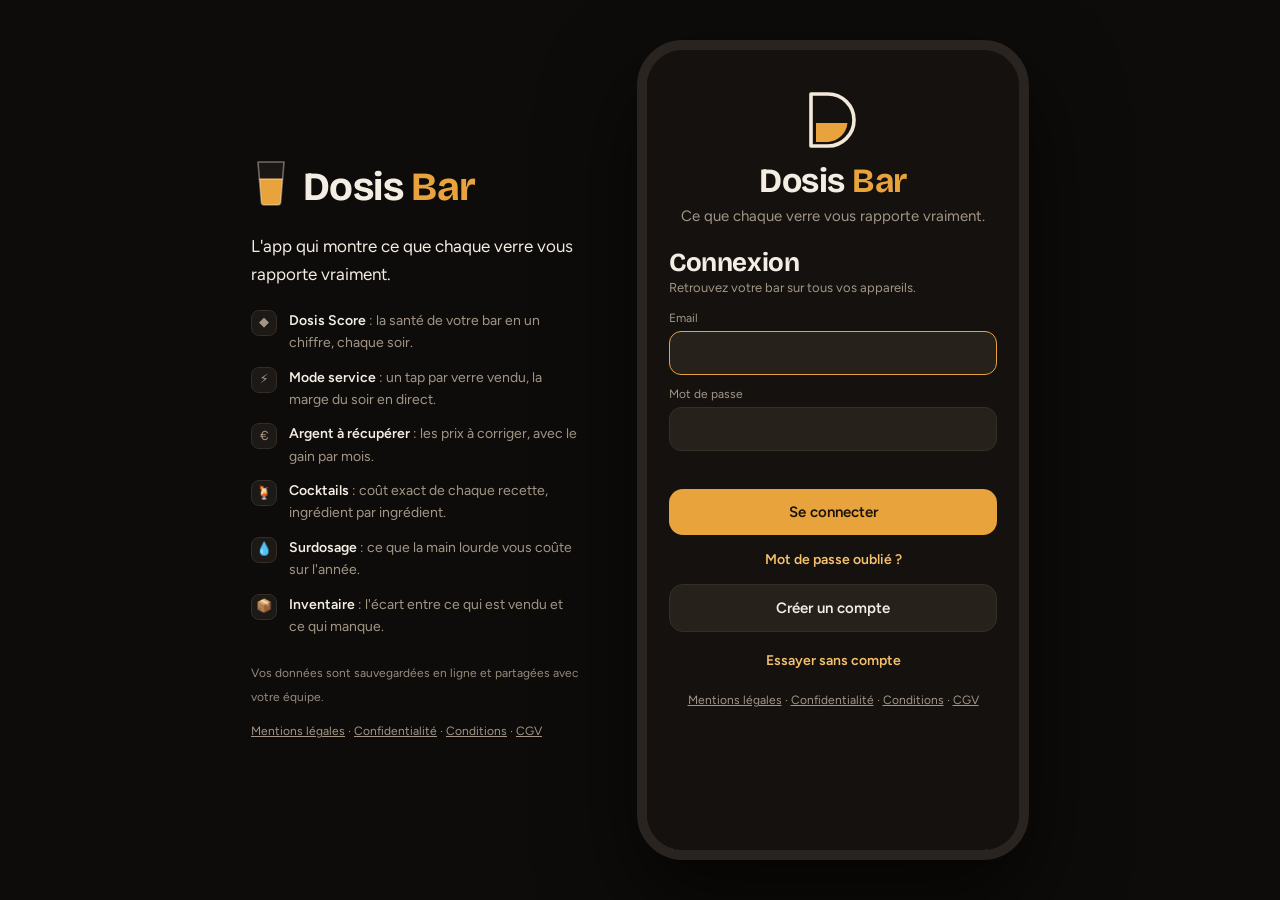
==== commit 7ca7992b: "Nouveau logo Dosis Bar (D rempli) et Dosis Resto (D fourchette) ; l'option Restauration devient Dosi" ====
--- a/app.html
+++ b/app.html
@@ -7,6 +7,7 @@
 <meta name="description" content="Dosis Bar : la marge de chaque verre, le service en direct, le stock et l'inventaire pour les bars et restaurants.">
 <title>Dosis Bar</title>
 <link rel="manifest" href="manifest.webmanifest">
+<link rel="icon" href="icons/favicon.svg" type="image/svg+xml">
 <link rel="icon" href="icons/icon-192.png" type="image/png">
 <link rel="apple-touch-icon" href="icons/apple-touch-icon.png">
 <meta name="apple-mobile-web-app-capable" content="yes">
@@ -35,7 +36,7 @@
 
   <div class="phone">
     <header>
-      <div class="logo h"><span id="logoGlass"></span>Dosis <span>Bar</span></div>
+      <div class="logo h"><img src="icons/logo-bar.svg" width="20" height="23" alt="">Dosis <span>Bar</span></div>
       <div class="hdr-r"><span class="sync" id="sync" hidden>Synchronisé</span><button class="iconbtn" id="setBtn" aria-label="Réglages"><svg viewBox="0 0 24 24" fill="none" stroke="currentColor" stroke-width="2" stroke-linecap="round"><path d="M4 6h10M18 6h2M4 12h4M12 12h8M4 18h12M20 18h0"/><circle cx="16" cy="6" r="2"/><circle cx="10" cy="12" r="2"/><circle cx="18" cy="18" r="2"/></svg></button></div>
     </header>
 
@@ -44,6 +45,7 @@
       <section class="view on" id="v-home">
         <h2 class="h" id="hello">Bonsoir</h2>
         <div class="sub" id="today"></div>
+        <div id="accBan" hidden></div>
         <div class="card hero">
           <div class="gl" id="scoreGlass"></div>
           <div>
--- a/css/app.css
+++ b/css/app.css
@@ -344,3 +344,8 @@
 .abo .p{font-weight:800;font-size:17px;text-align:right;font-variant-numeric:tabular-nums}
 .abo .p small{font-family:Figtree,sans-serif;font-size:11px;font-weight:500;color:var(--mut)}
 .abo .d{grid-column:1/-1;font-size:12px;color:var(--mut);line-height:1.4}
+
+/* Bandeau d'accès (essai, lecture seule, paiement refusé) */
+.accban{display:flex;align-items:center;gap:12px;padding:14px 16px;margin:0 0 12px;border-radius:16px;background:var(--card);border:1px solid var(--line)}
+.accban>div{flex:1;min-width:0}.accban b{display:block;font-size:14px}.accban span{display:block;font-size:12.5px;line-height:1.45;color:var(--mut);margin-top:2px}
+.accban .mini{flex:none}.accban.lock{border-color:color-mix(in srgb,var(--bad) 55%,transparent);background:color-mix(in srgb,var(--bad) 9%,var(--card))}
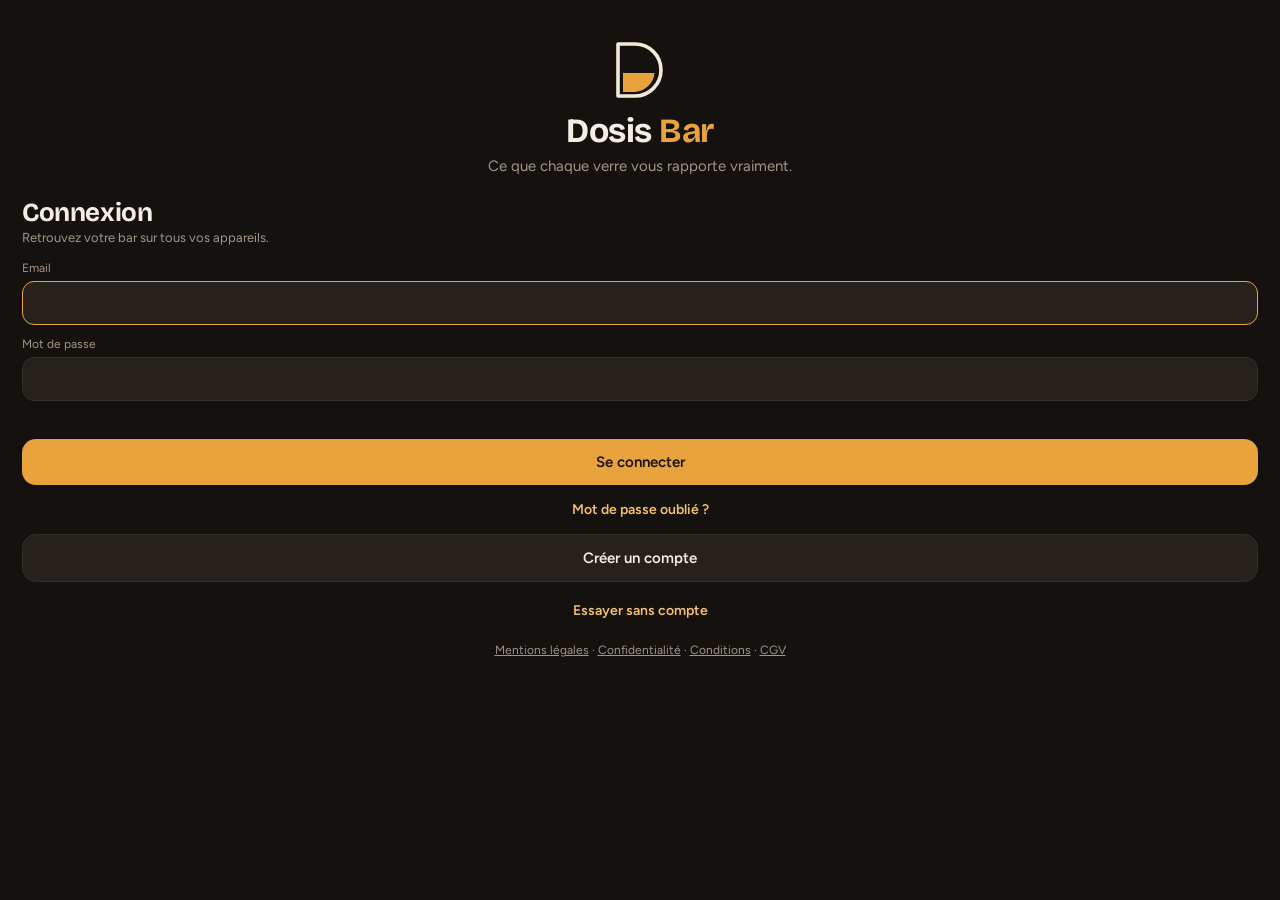
==== commit 75342b2d: "Version ordinateur : plein écran, onglets en haut, accueil « mot du jour » + deux comptoirs Bar et R" ====
--- a/app.html
+++ b/app.html
@@ -37,12 +37,16 @@
   <div class="phone">
     <header>
       <div class="logo h"><img src="icons/logo-bar.svg" width="20" height="23" alt="">Dosis <span>Bar</span></div>
-      <div class="hdr-r"><span class="sync" id="sync" hidden>Synchronisé</span><button class="iconbtn" id="setBtn" aria-label="Réglages"><svg viewBox="0 0 24 24" fill="none" stroke="currentColor" stroke-width="2" stroke-linecap="round"><path d="M4 6h10M18 6h2M4 12h4M12 12h8M4 18h12M20 18h0"/><circle cx="16" cy="6" r="2"/><circle cx="10" cy="12" r="2"/><circle cx="18" cy="18" r="2"/></svg></button></div>
+      <div class="dtabs dk" role="navigation" aria-label="Navigation">
+        <button data-v="home">Accueil</button><button data-v="menu">Bar</button><button data-v="cuisine"><img src="icons/logo-resto.svg" width="11" height="13" alt="">Resto</button><button data-v="stock">Stock</button><button data-v="calc">Calculs</button>
+      </div>
+      <div class="hdr-r"><button class="dlink dk" id="dBilan">Bilan du mois</button><button class="dsvc dk" id="dSvc">Démarrer le service</button><span class="sync" id="sync" hidden>Synchronisé</span><button class="iconbtn" id="setBtn" aria-label="Réglages"><svg viewBox="0 0 24 24" fill="none" stroke="currentColor" stroke-width="2" stroke-linecap="round"><path d="M4 6h10M18 6h2M4 12h4M12 12h8M4 18h12M20 18h0"/><circle cx="16" cy="6" r="2"/><circle cx="10" cy="12" r="2"/><circle cx="18" cy="18" r="2"/></svg></button></div>
     </header>
 
     <main id="main">
       <!-- ACCUEIL -->
       <section class="view on" id="v-home">
+        <div id="dHome" class="dk"></div>
         <h2 class="h" id="hello">Bonsoir</h2>
         <div class="sub" id="today"></div>
         <div id="accBan" hidden></div>
--- a/css/app.css
+++ b/css/app.css
@@ -349,3 +349,60 @@
 .accban{display:flex;align-items:center;gap:12px;padding:14px 16px;margin:0 0 12px;border-radius:16px;background:var(--card);border:1px solid var(--line)}
 .accban>div{flex:1;min-width:0}.accban b{display:block;font-size:14px}.accban span{display:block;font-size:12.5px;line-height:1.45;color:var(--mut);margin-top:2px}
 .accban .mini{flex:none}.accban.lock{border-color:color-mix(in srgb,var(--bad) 55%,transparent);background:color-mix(in srgb,var(--bad) 9%,var(--card))}
+
+/* ---------- Version ordinateur (écran large) : plein écran, onglets en haut, accueil « mot du jour + deux comptoirs » ---------- */
+.dk{display:none}
+@media (min-width:1100px){
+  .stage{display:block;padding:0}
+  .side{display:none}
+  .phone{width:100%;height:100vh;border:0;border-radius:0;box-shadow:none}
+  .phone::before{opacity:.25}
+  header{padding:14px 32px;border-bottom:1px solid var(--line);gap:28px;justify-content:flex-start}
+  header .logo{font-size:18px}
+  .dk{display:initial}
+  .dtabs{display:flex;gap:4px}
+  .dtabs button{background:none;border:0;color:var(--mut);font-weight:500;font-size:14px;padding:8px 12px;border-radius:10px;display:flex;align-items:center;gap:6px;transition:color .2s,background .2s}
+  .dtabs button:hover{color:var(--txt);background:var(--card)}
+  .dtabs button.on{color:var(--txt);background:var(--card2)}
+  .dtabs button.opt{color:var(--dim)}
+  .dtabs button.opt::after{content:"Option";font-size:10.5px;font-weight:600;border:1px solid var(--line2);border-radius:99px;padding:1px 7px;margin-left:2px}
+  .hdr-r{margin-left:auto;display:flex;align-items:center;gap:12px}
+  .dlink{background:none;border:0;color:var(--mut);font-weight:500;font-size:14px;padding:8px 10px;border-radius:10px}
+  .dlink:hover{color:var(--txt);background:var(--card)}
+  .dsvc{background:var(--amber);color:#1a1208;border:0;border-radius:99px;padding:9px 18px;font-weight:700;font-size:14px}
+  .dsvc:hover{background:var(--amber2)}
+  nav{display:none}
+  .fab{bottom:32px;right:32px}
+  main{padding:28px 32px 60px}
+  .view{max-width:1080px;margin:0 auto}
+  #v-home>:not(#dHome){display:none!important}
+  #dHome{display:block}
+  .dmot{max-width:760px;margin:18px 0 34px}
+  .dmot p{font-size:32px;line-height:1.25;font-weight:600}
+  .dmot em{font-style:normal;color:var(--amber)}
+  .dmot em.neg{color:var(--bad)}
+  .dmot .mut{margin-top:10px;font-size:15px;line-height:1.6}
+  .dmot .link{font:inherit;color:var(--amber2);background:none;border:0;padding:0;text-decoration:underline;text-underline-offset:3px}
+  .dcomp{display:grid;grid-template-columns:1fr 1fr;border:1px solid var(--line);border-radius:20px;overflow:hidden}
+  .dc{padding:26px 28px;display:flex;flex-direction:column;min-height:250px}
+  .dc+.dc{border-left:1px solid var(--line)}
+  .dc.dopt{background:color-mix(in srgb,var(--card) 55%,transparent)}
+  .dch{display:flex;align-items:center;gap:9px;font-weight:600;font-size:15px}
+  .dtag{margin-left:auto;font-size:11px;font-weight:600;color:var(--mut);border:1px solid var(--line2);border-radius:99px;padding:2px 9px}
+  .dbig{font-size:46px;font-weight:600;margin:16px 0 2px;letter-spacing:-.02em}
+  .dask{font-size:22px;font-weight:600;margin:18px 0 6px}
+  .dc .mut{line-height:1.5}
+  .dfoot{margin-top:auto;padding-top:22px;display:flex;gap:10px}
+  .dghost{background:none;border:1px solid var(--line2);color:var(--txt);border-radius:99px;padding:9px 18px;font-weight:600;font-size:14px}
+  .dghost:hover{background:var(--card)}
+  .dtodo{margin-top:32px;max-width:760px}
+  .dtodo>.mut{margin-bottom:6px}
+  .drow{display:flex;justify-content:space-between;gap:16px;width:100%;text-align:left;background:none;border:0;border-bottom:1px solid var(--line);color:var(--txt);padding:14px 2px;font-size:15px}
+  button.drow:hover span:first-child{color:var(--amber2)}
+  .drow.none{color:var(--mut)}
+  .drow .pos{color:var(--ok)} .drow .warn{color:var(--amber)}
+  .sheet{left:auto;top:0;bottom:0;width:480px;max-height:none;border-top:0;border-left:1px solid var(--line);border-radius:0;padding:22px 26px 30px;transform:translateX(102%)}
+  .sheet.on{transform:none}
+  .sheet .grab{display:none}
+  .tiles{grid-template-columns:repeat(auto-fill,minmax(160px,1fr));gap:10px}
+}
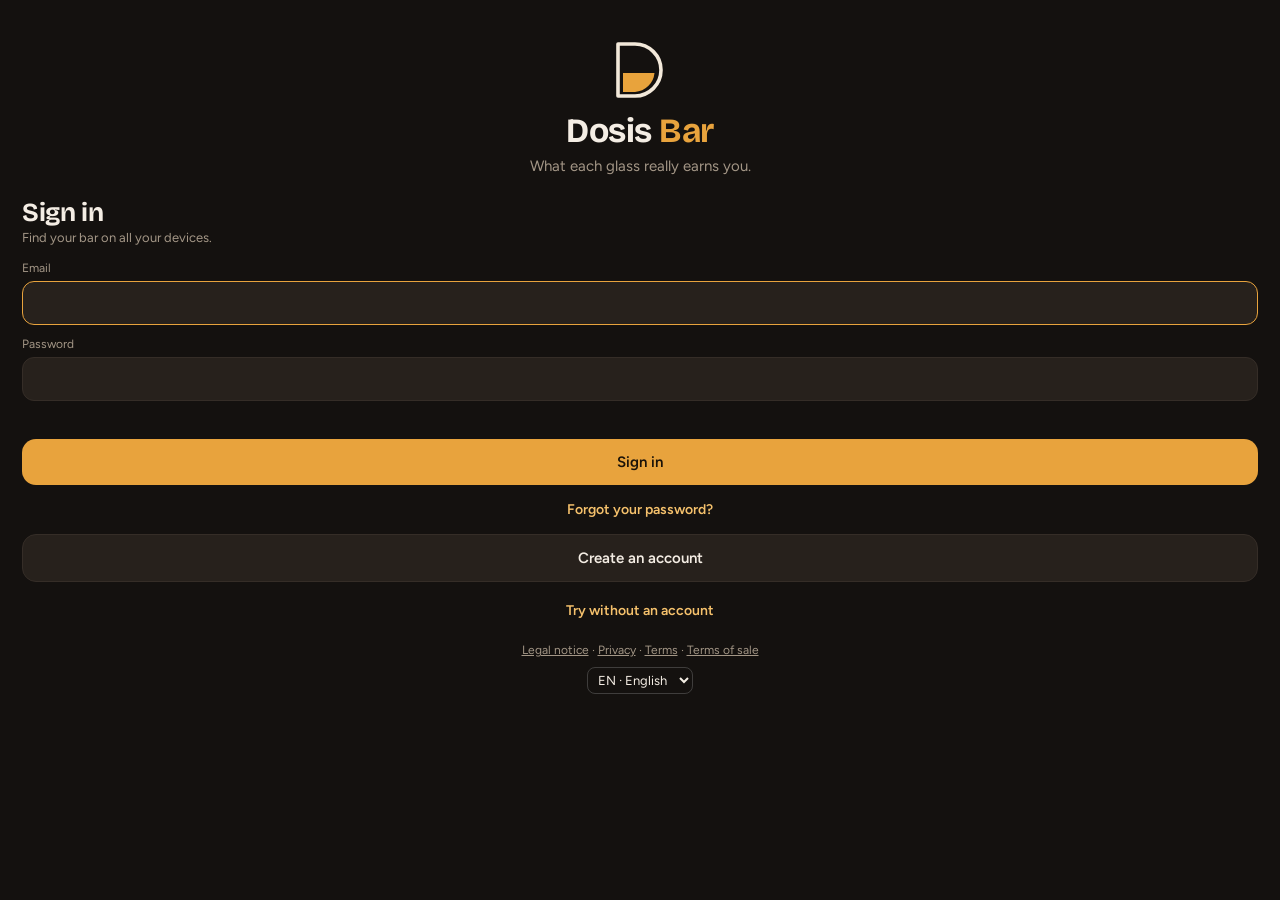
==== commit 0730bb4a: "International : pays, TVA et devise par pays, app et site en espagnol et en anglais - Réglages › Pay" ====
--- a/app.html
+++ b/app.html
@@ -16,6 +16,9 @@
 <link rel="preload" href="fonts/figtree.woff2" as="font" type="font/woff2" crossorigin>
 <link rel="preload" href="fonts/bricolage-grotesque.woff2" as="font" type="font/woff2" crossorigin>
 <link rel="stylesheet" href="css/app.css">
+<script src="js/pays.js?v=1"></script>
+<script src="js/i18n.js?v=1"></script>
+<style>.langsw{font:inherit;font-size:13px;padding:4px 6px;border-radius:8px;border:1px solid rgba(128,128,128,.4);background:transparent;color:inherit;cursor:pointer}.langsw option{color:#111}</style>
 </head>
 <body>
 <div class="stage">
@@ -86,6 +89,7 @@
         <h2 class="h">Ma carte</h2>
         <div class="sub">Touchez un produit pour le modifier</div>
         <div class="seg" id="menuSeg"><button data-v="p" class="on">Produits</button><button data-v="k">Recettes</button></div>
+        <button class="prcbtn" id="prcBtn" hidden><img src="icons/prc.svg" width="22" height="22" alt=""><span><b>Catalogue Paris Rhum Club</b><small>Fournisseur partenaire · rhums, liqueurs et bières cubaines, déjà remplis</small></span><span class="go">Ajouter</span></button>
         <div class="search"><input id="q" placeholder="Rechercher…" autocomplete="off"></div>
         <div class="chips" id="sortChips"></div>
         <div class="card list" id="menuList"></div>
@@ -116,7 +120,7 @@
       <section class="view" id="v-calc">
         <h2 class="h">Calculs</h2>
         <div class="sub">Pour décider avec des chiffres, pas au feeling</div>
-        <div class="seg" id="calcSeg"><button data-v="glass" class="on">Un verre</button><button data-v="pour">Surdosage</button><button data-v="price">Hausse de prix</button></div>
+        <div class="seg" id="calcSeg"><button data-v="glass" class="on">Un verre</button><button data-v="piece">À la pièce</button><button data-v="pour">Surdosage</button><button data-v="price">Hausse de prix</button></div>
 
         <div id="c-glass">
           <div class="seg" id="cAlc" style="margin-bottom:12px"><button data-v="1" class="on">Alcool · TVA 20 %</button><button data-v="0">Sans alcool · 10 %</button></div>
@@ -132,6 +136,24 @@
             <div style="display:flex;justify-content:space-between;align-items:center"><span class="tip">Prix TTC conseillé</span><b class="h" id="tPrice" style="font-size:24px;color:var(--amber2)">—</b></div>
           </div>
           <button class="btn" id="cSave">Ajouter à ma carte</button>
+        </div>
+
+        <div id="c-piece" style="display:none">
+          <p class="tip" style="margin:0 0 12px">Pour ce qui se vend entier : bouteille de vin ou de champagne, bière en bouteille, soda, canette, eau.</p>
+          <div class="seg" id="qAlc" style="margin-bottom:12px"><button data-v="1" class="on">Alcool · TVA 20 %</button><button data-v="0">Sans alcool · 10 %</button></div>
+          <div class="two">
+            <div class="field"><label>Prix d'achat HT (€)</label><input id="qBuy" inputmode="decimal" value="24"></div>
+            <div class="field"><label>Pour combien de pièces</label><input id="qNb" inputmode="numeric" value="24"></div>
+            <div class="field"><label>Prix de vente TTC d'une pièce (€)</label><input id="qSell" inputmode="decimal" value="6"></div>
+            <div class="field"><label>Nom <small>(facultatif)</small></label><input id="qName" placeholder="Bière blonde 33 cl"></div>
+          </div>
+          <p class="tip" style="margin:-4px 0 12px">Exemple : un carton de 24 bières à 24 € HT. Pour une seule bouteille achetée 9 €, mettez 9 € pour 1 pièce.</p>
+          <div class="card"><div class="res" id="qRes"></div><p class="tip" id="qTip" style="margin-top:10px"></p></div>
+          <div class="card">
+            <div class="field" style="margin-bottom:6px"><label>Taux de marge visé : <b id="qtLbl" style="color:var(--amber2)"></b></label><input id="qRange" class="range" type="range" min="50" max="90" value="75"></div>
+            <div style="display:flex;justify-content:space-between;align-items:center"><span class="tip">Prix TTC conseillé de la pièce</span><b class="h" id="qtPrice" style="font-size:24px;color:var(--amber2)"></b></div>
+          </div>
+          <button class="btn" id="qSave">Ajouter à ma carte</button>
         </div>
 
         <div id="c-pour" style="display:none">
@@ -209,6 +231,7 @@
 <script src="js/config.js"></script>
 <script src="js/scan.js"></script>
 <script src="js/import.js"></script>
+<script src="js/catalogue-prc.js"></script>
 <script src="js/app.js"></script>
 </body>
 </html>
--- a/css/app.css
+++ b/css/app.css
@@ -406,3 +406,22 @@
   .sheet .grab{display:none}
   .tiles{grid-template-columns:repeat(auto-fill,minmax(160px,1fr));gap:10px}
 }
+
+/* Catalogue du fournisseur partenaire (Paris Rhum Club) */
+.prcbtn{display:flex;align-items:center;gap:12px;width:100%;text-align:left;margin:0 0 12px;padding:12px 14px;border-radius:16px;border:1px solid color-mix(in srgb,var(--amber) 40%,transparent);background:color-mix(in srgb,var(--amber) 8%,var(--card));color:var(--txt)}
+.prcbtn img{flex:none;border-radius:8px}
+.prcbtn>span:not(.go){flex:1;min-width:0;display:flex;flex-direction:column;gap:2px}
+.prcbtn b{font-size:14.5px}.prcbtn small{font-size:12px;color:var(--mut);line-height:1.35}
+.prcbtn .go{flex:none;font-weight:700;font-size:13px;color:var(--amber2)}
+.prcrow{cursor:pointer;align-items:center}
+.prcrow input{flex:none;width:20px;height:20px;accent-color:var(--amber)}
+.prcrow.dim{opacity:.55;cursor:default}
+.prcbar{position:sticky;bottom:-24px;padding:12px 0 6px;background:linear-gradient(to top,var(--bg2,var(--bg)) 70%,transparent)}
+
+/* Lecture automatique des factures */
+.iabtn{display:flex;align-items:center;gap:12px;width:100%;text-align:left;margin:0 0 14px;padding:13px 14px;border-radius:16px;border:1px solid color-mix(in srgb,var(--amber) 45%,transparent);background:color-mix(in srgb,var(--amber) 10%,var(--card));color:var(--txt)}
+.iabtn .ic{flex:none;font-size:22px;line-height:1}
+.iabtn>span:not(.ic):not(.pro){flex:1;min-width:0;display:flex;flex-direction:column;gap:3px}
+.iabtn b{font-size:14.5px}.iabtn small{font-size:12px;color:var(--mut);line-height:1.4}
+.iabtn .pro{flex:none;font-size:11px;font-weight:700;padding:3px 8px;border-radius:999px;background:var(--amber);color:#1a1208}
+.iabtn.busy{opacity:.75;pointer-events:none}
